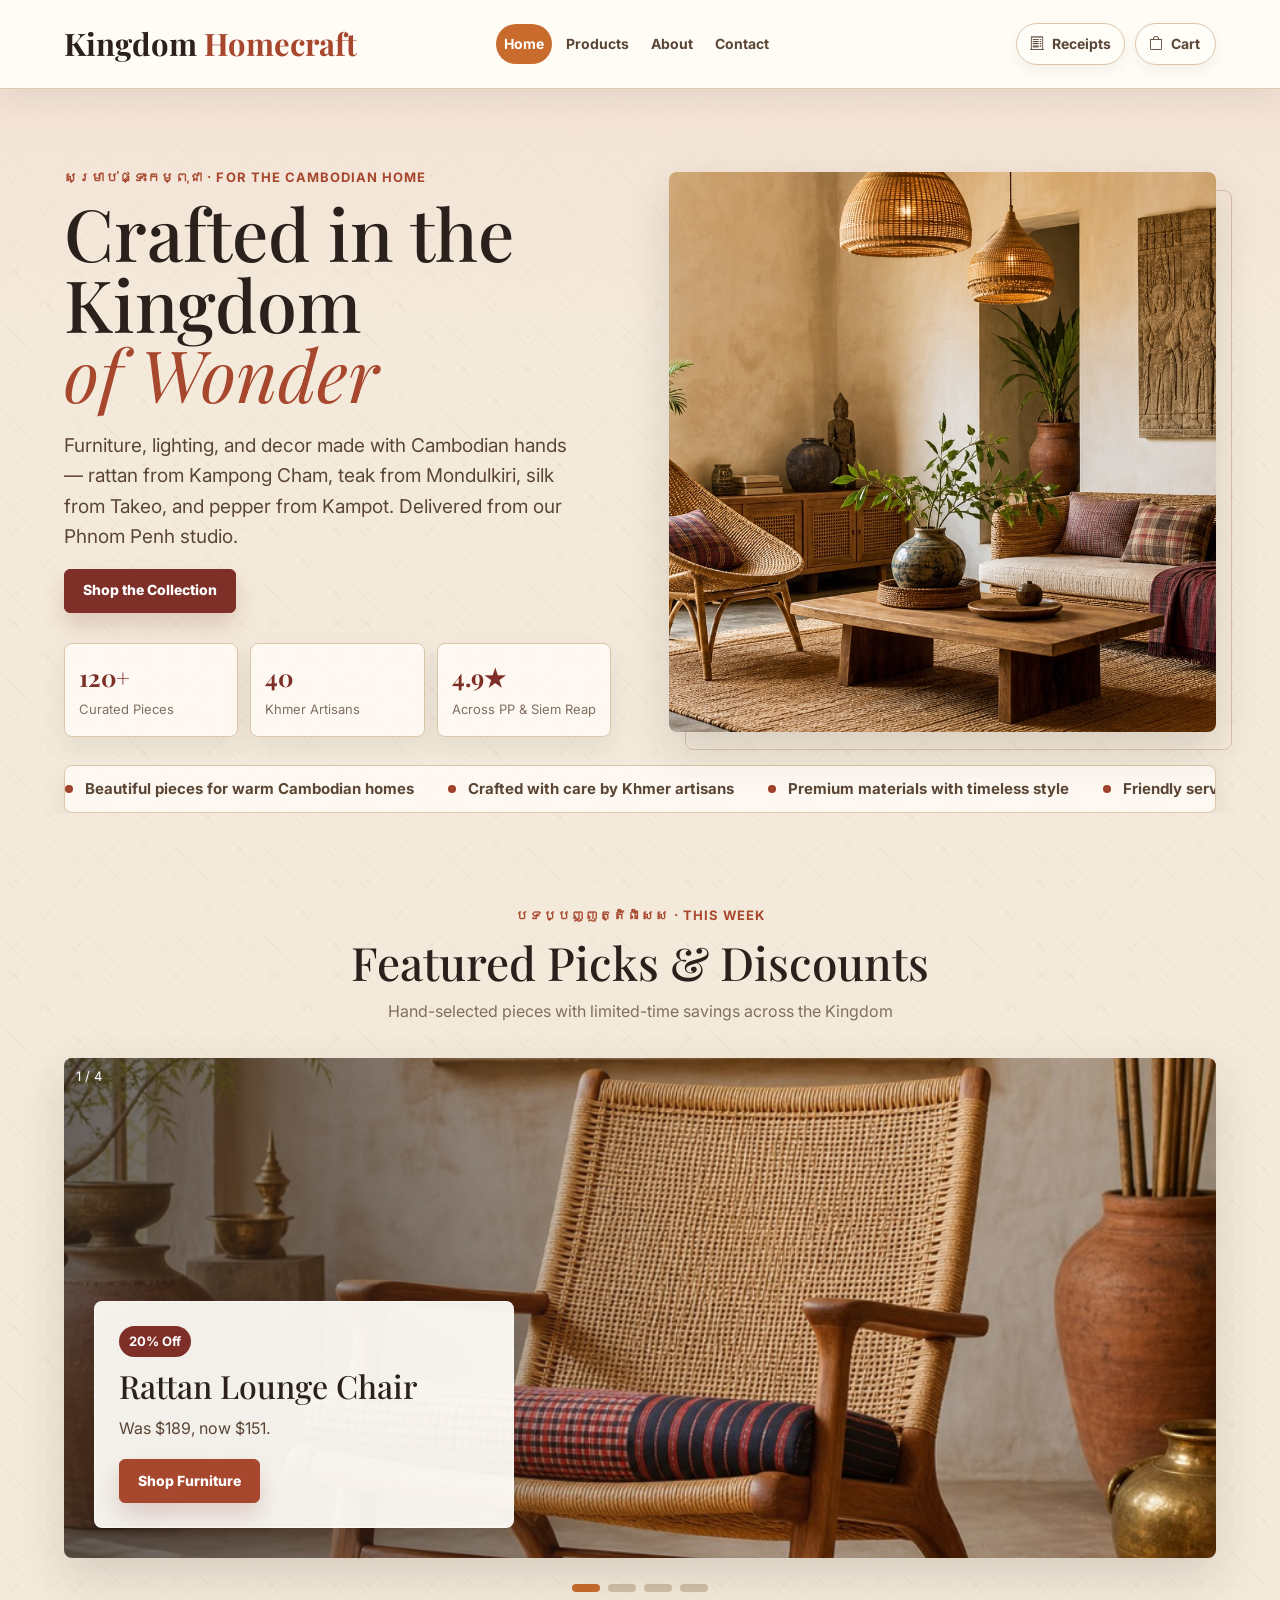
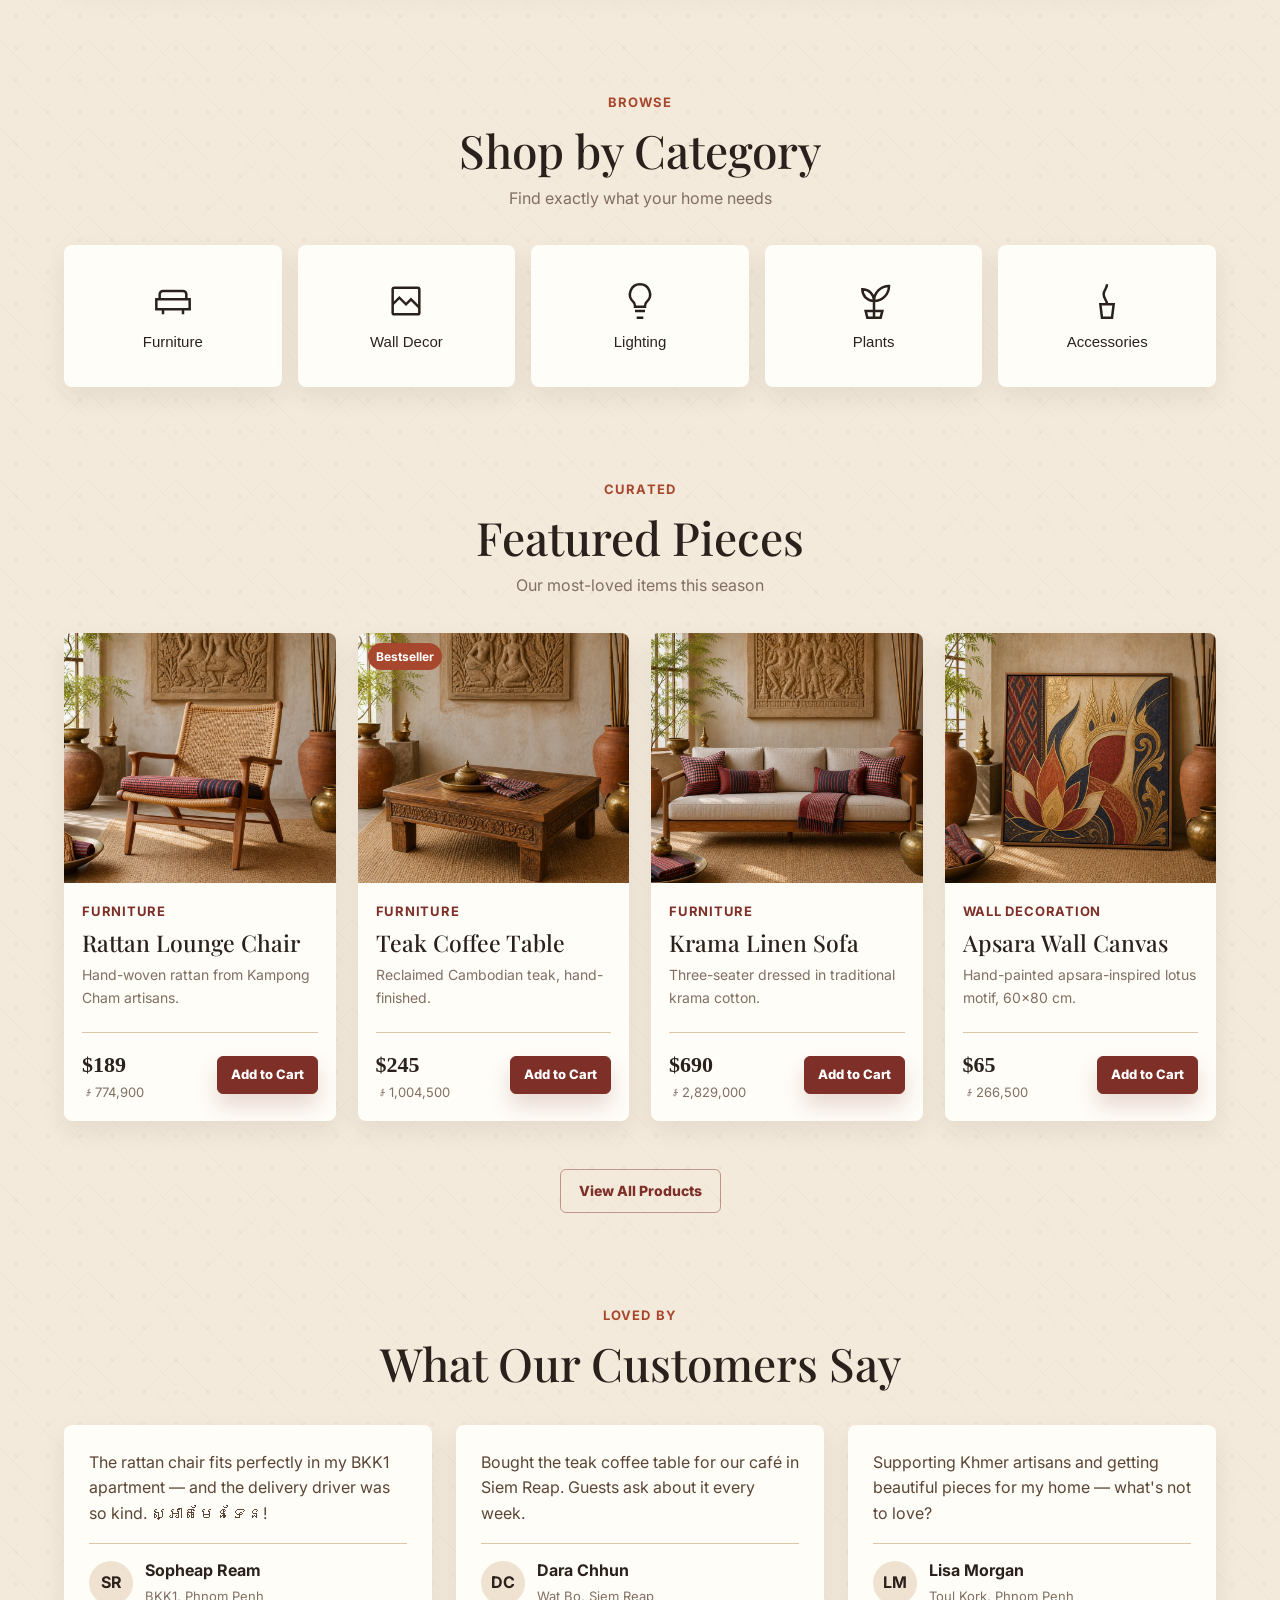
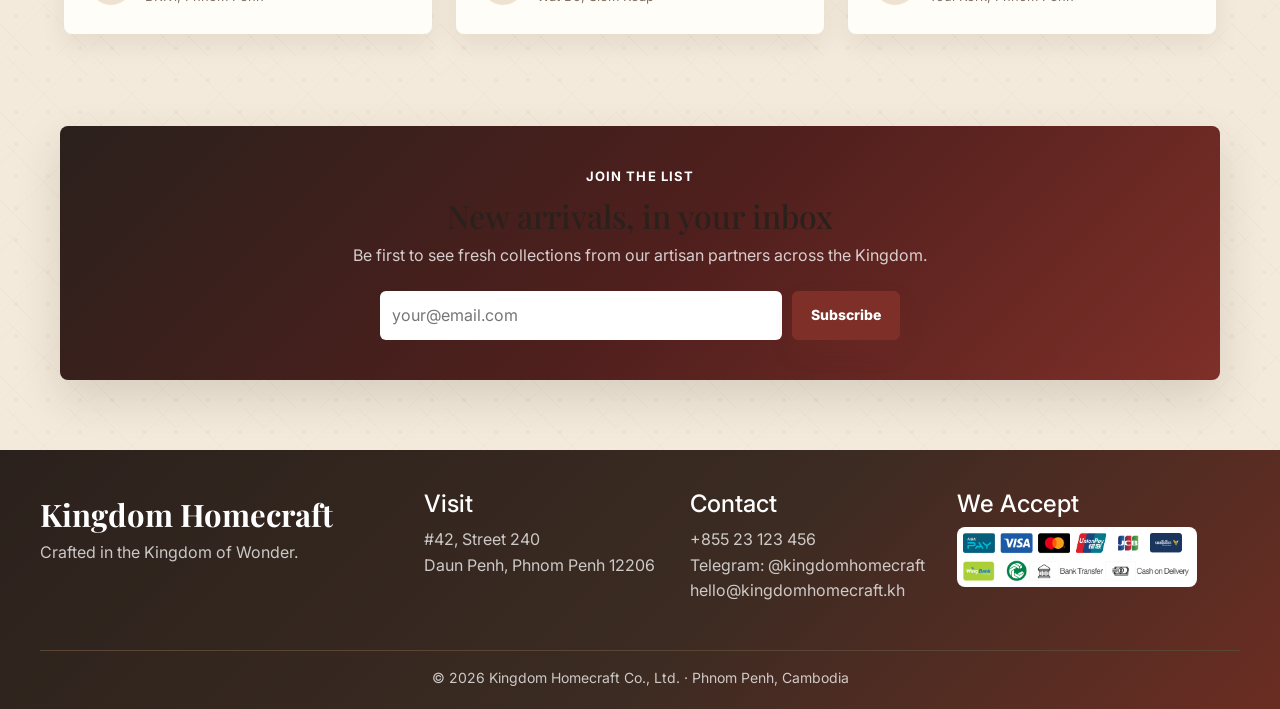
==== index.html @ 212504dd "first commit" ====
<!DOCTYPE html>
<html lang="en">
<head>
  <meta charset="UTF-8" />
  <meta name="viewport" content="width=device-width, initial-scale=1" />
  <title>Kingdom Homecraft — Cambodian Home Decor, Phnom Penh</title>
  <meta name="description" content="Hand-crafted Cambodian furniture and home decor. Rattan, teak, krama silk, and Kampot pepper candles — delivered across Phnom Penh and the Kingdom." />
  <link rel="preconnect" href="https://fonts.googleapis.com">
  <link rel="preconnect" href="https://fonts.gstatic.com" crossorigin>
  <link href="https://fonts.googleapis.com/css2?family=Playfair+Display:ital,wght@0,400;0,600;0,700;1,400&family=Inter:wght@400;500;600;700&family=Noto+Serif+Khmer:wght@400;600&display=swap" rel="stylesheet">
  <link href="https://cdn.jsdelivr.net/npm/bootstrap@5.3.3/dist/css/bootstrap.min.css" rel="stylesheet">
  <link href="https://cdn.jsdelivr.net/npm/bootstrap-icons@1.11.3/font/bootstrap-icons.css" rel="stylesheet">
  <link rel="stylesheet" href="style.css" />
</head>
<body>

  <!-- ===== Navbar ===== -->
  <header class="site-header sticky-top">
    <nav class="navbar navbar-expand-lg" aria-label="Primary navigation">
      <div class="container-xl nav-inner">
        <a href="index.html" class="navbar-brand logo">Kingdom<span> Homecraft</span></a>
        <button class="navbar-toggler" type="button" data-bs-toggle="collapse" data-bs-target="#mainNavbar" aria-controls="mainNavbar" aria-expanded="false" aria-label="Toggle navigation">
          <span class="navbar-toggler-icon"></span>
        </button>
        <div class="collapse navbar-collapse" id="mainNavbar">
          <ul class="navbar-nav mx-lg-auto nav-links">
            <li class="nav-item"><a href="index.html" class="nav-link active" aria-current="page">Home</a></li>
            <li class="nav-item"><a href="products.html" class="nav-link">Products</a></li>
            <li class="nav-item"><a href="about.html" class="nav-link">About</a></li>
            <li class="nav-item"><a href="contact.html" class="nav-link">Contact</a></li>
          </ul>
          <div class="nav-actions ms-lg-auto">
            <a href="receipts.html" class="receipt-link"><i class="bi bi-receipt-cutoff" aria-hidden="true"></i><span>Receipts</span></a>
            <a href="cart.html" class="cart-icon" aria-label="Cart">
              <i class="bi bi-bag" aria-hidden="true"></i><span>Cart</span><span class="cart-badge">0</span>
            </a>
          </div>
        </div>
      </div>
    </nav>
  </header>

  <!-- ===== Hero ===== -->
  <section class="hero">
    <div class="hero-text reveal">
      <span class="eyebrow">សម្រាប់ផ្ទះកម្ពុជា · For the Cambodian Home</span>
      <h1>Crafted in the Kingdom <em>of Wonder</em></h1>
      <p>Furniture, lighting, and decor made with Cambodian hands — rattan from Kampong Cham, teak from Mondulkiri, silk from Takeo, and pepper from Kampot. Delivered from our Phnom Penh studio.</p>
      <a href="products.html" class="btn">Shop the Collection</a>
      <div class="hero-meta">
        <div><strong>120+</strong><span>Curated Pieces</span></div>
        <div><strong>40</strong><span>Khmer Artisans</span></div>
        <div><strong>4.9★</strong><span>Across PP & Siem Reap</span></div>
      </div>
    </div>
    <div class="hero-img reveal">
      <img src="site-photos/home-hero-khmer.jpg" alt="Khmer-inspired living room with rattan furniture, teak, krama textiles, and handcrafted decor" />
    </div>
  </section>

  <!-- ===== Marquee ===== -->
  <section class="marquee-strip" aria-label="Shop highlights">
    <div class="marquee-track">
      <div class="marquee-run">
        <div class="marquee-content">
          <span>Beautiful pieces for warm Cambodian homes</span>
          <span>Crafted with care by Khmer artisans</span>
          <span>Premium materials with timeless style</span>
          <span>Friendly service from showroom to delivery</span>
        </div>
        <div class="marquee-content" aria-hidden="true">
          <span>Beautiful pieces for warm Cambodian homes</span>
          <span>Crafted with care by Khmer artisans</span>
          <span>Premium materials with timeless style</span>
          <span>Friendly service from showroom to delivery</span>
        </div>
      </div>
    </div>
  </section>

  <!-- ===== Slideshow: Featured products & discounts ===== -->
  <section class="section slideshow-section">
    <div class="section-header reveal">
      <span class="eyebrow">បទប្បញ្ញត្តិពិសេស · This Week</span>
      <h2>Featured Picks & Discounts</h2>
      <p>Hand-selected pieces with limited-time savings across the Kingdom</p>
    </div>

    <div class="slideshow-container reveal">
      <div class="mySlides fade">
        <div class="numbertext">1 / 4</div>
        <img src="product-photos/01-rattan-lounge-chair.jpg" alt="Rattan Lounge Chair">
        <div class="text">
          <span class="slide-tag">20% Off</span>
          <h3>Rattan Lounge Chair</h3>
          <p>Was $189, now $151.</p>
          <a href="products.html?cat=Furniture" class="btn">Shop Furniture</a>
        </div>
      </div>

      <div class="mySlides fade">
        <div class="numbertext">2 / 4</div>
        <img src="product-photos/07-rattan-pendant-lamp.jpg" alt="Rattan Pendant Lamp">
        <div class="text">
          <span class="slide-tag">Lighting Deal</span>
          <h3>Rattan Pendant Lamp</h3>
          <p>Warm woven lighting from $79.</p>
          <a href="products.html?cat=Lighting" class="btn">Shop Lighting</a>
        </div>
      </div>

      <div class="mySlides fade">
        <div class="numbertext">3 / 4</div>
        <img src="product-photos/15-kampot-pepper-candle.jpg" alt="Kampot Pepper Candle">
        <div class="text">
          <span class="slide-tag">Bundle Deal</span>
          <h3>Kampot Pepper Candle</h3>
          <p>3 candles for $45.</p>
          <a href="products.html?cat=Home Accessories" class="btn">Shop Accessories</a>
        </div>
      </div>

      <div class="mySlides fade">
        <div class="numbertext">4 / 4</div>
        <img src="product-photos/03-krama-linen-sofa.jpg" alt="Krama Linen Sofa">
        <div class="text">
          <span class="slide-tag">10% Off</span>
          <h3>Krama Linen Sofa</h3>
          <p>Traditional krama style for your living room.</p>
          <a href="products.html" class="btn">Shop All</a>
        </div>
      </div>

    </div>

    <div class="dots">
      <span class="dot" onclick="currentSlide(1)"></span>
      <span class="dot" onclick="currentSlide(2)"></span>
      <span class="dot" onclick="currentSlide(3)"></span>
      <span class="dot" onclick="currentSlide(4)"></span>
    </div>
  </section>

  <!-- ===== Categories ===== -->
  <section class="section">
    <div class="section-header reveal">
      <span class="section-num">01</span>
      <span class="eyebrow">Browse</span>
      <h2>Shop by Category</h2>
      <p>Find exactly what your home needs</p>
    </div>
    <div class="categories">
      <a href="products.html?cat=Furniture" class="cat-card reveal">
        <svg class="ico" viewBox="0 0 24 24"><path d="M4 11V8a2 2 0 0 1 2-2h12a2 2 0 0 1 2 2v3M2 11h20v6H2zM6 17v3M18 17v3"/></svg>
        <h3>Furniture</h3>
      </a>
      <a href="products.html?cat=Wall Decoration" class="cat-card reveal">
        <svg class="ico" viewBox="0 0 24 24"><rect x="4" y="4" width="16" height="16" rx="1"/><path d="M4 14l4-4 4 4 3-3 5 5"/></svg>
        <h3>Wall Decor</h3>
      </a>
      <a href="products.html?cat=Lighting" class="cat-card reveal">
        <svg class="ico" viewBox="0 0 24 24"><path d="M9 18h6M10 22h4M12 2a6 6 0 0 1 4 10.5c-.7.7-1 1.6-1 2.5v.5H9V15c0-.9-.3-1.8-1-2.5A6 6 0 0 1 12 2z"/></svg>
        <h3>Lighting</h3>
      </a>
      <a href="products.html?cat=Plants" class="cat-card reveal">
        <svg class="ico" viewBox="0 0 24 24"><path d="M12 22V12M12 12c0-5 4-9 9-9-0 5-4 9-9 9zM12 12c0-4-3-7-7-7 0 4 3 7 7 7zM7 18h10l-1 4H8z"/></svg>
        <h3>Plants</h3>
      </a>
      <a href="products.html?cat=Home Accessories" class="cat-card reveal">
        <svg class="ico" viewBox="0 0 24 24"><path d="M12 2c0 3-2 3-2 6s2 3 2 6M8 14h8l-1 8H9z"/></svg>
        <h3>Accessories</h3>
      </a>
    </div>
  </section>

  <!-- ===== Featured products ===== -->
  <section class="section">
    <div class="section-header reveal">
      <span class="section-num">02</span>
      <span class="eyebrow">Curated</span>
      <h2>Featured Pieces</h2>
      <p>Our most-loved items this season</p>
    </div>
    <div class="product-grid">
      <article class="product-card reveal" data-id="1" data-name="Rattan Lounge Chair" data-category="Furniture" data-price="189" data-img="product-photos/01-rattan-lounge-chair.jpg">
        <div class="product-img">
          <img src="product-photos/01-rattan-lounge-chair.jpg" alt="Rattan Lounge Chair" loading="lazy">
        </div>
        <div class="product-info">
          <span class="product-cat">Furniture</span>
          <h3 class="product-name">Rattan Lounge Chair</h3>
          <p class="product-desc">Hand-woven rattan from Kampong Cham artisans.</p>
          <div class="product-bottom">
            <div class="price-stack">
              <span class="product-price">$189</span>
              <span class="product-price-khr">៛774,900</span>
            </div>
            <button class="btn btn-sm add-cart">Add to Cart</button>
          </div>
        </div>
      </article>

      <article class="product-card reveal" data-id="2" data-name="Teak Coffee Table" data-category="Furniture" data-price="245" data-img="product-photos/02-teak-coffee-table.jpg">
        <div class="product-img">
          <img src="product-photos/02-teak-coffee-table.jpg" alt="Teak Coffee Table" loading="lazy">
          <span class="product-badge badge-bestseller">Bestseller</span>
        </div>
        <div class="product-info">
          <span class="product-cat">Furniture</span>
          <h3 class="product-name">Teak Coffee Table</h3>
          <p class="product-desc">Reclaimed Cambodian teak, hand-finished.</p>
          <div class="product-bottom">
            <div class="price-stack">
              <span class="product-price">$245</span>
              <span class="product-price-khr">៛1,004,500</span>
            </div>
            <button class="btn btn-sm add-cart">Add to Cart</button>
          </div>
        </div>
      </article>

      <article class="product-card reveal" data-id="3" data-name="Krama Linen Sofa" data-category="Furniture" data-price="690" data-img="product-photos/03-krama-linen-sofa.jpg">
        <div class="product-img">
          <img src="product-photos/03-krama-linen-sofa.jpg" alt="Krama Linen Sofa" loading="lazy">
        </div>
        <div class="product-info">
          <span class="product-cat">Furniture</span>
          <h3 class="product-name">Krama Linen Sofa</h3>
          <p class="product-desc">Three-seater dressed in traditional krama cotton.</p>
          <div class="product-bottom">
            <div class="price-stack">
              <span class="product-price">$690</span>
              <span class="product-price-khr">៛2,829,000</span>
            </div>
            <button class="btn btn-sm add-cart">Add to Cart</button>
          </div>
        </div>
      </article>

      <article class="product-card reveal" data-id="4" data-name="Apsara Wall Canvas" data-category="Wall Decoration" data-price="65" data-img="product-photos/04-apsara-wall-canvas.jpg">
        <div class="product-img">
          <img src="product-photos/04-apsara-wall-canvas.jpg" alt="Apsara Wall Canvas" loading="lazy">
        </div>
        <div class="product-info">
          <span class="product-cat">Wall Decoration</span>
          <h3 class="product-name">Apsara Wall Canvas</h3>
          <p class="product-desc">Hand-painted apsara-inspired lotus motif, 60x80 cm.</p>
          <div class="product-bottom">
            <div class="price-stack">
              <span class="product-price">$65</span>
              <span class="product-price-khr">៛266,500</span>
            </div>
            <button class="btn btn-sm add-cart">Add to Cart</button>
          </div>
        </div>
      </article>
    </div>
    <div style="text-align:center;margin-top:3rem;">
      <a href="products.html" class="btn btn-outline">View All Products</a>
    </div>
  </section>

  <!-- ===== Testimonials ===== -->
  <section class="section">
    <div class="section-header reveal">
      <span class="section-num">03</span>
      <span class="eyebrow">Loved By</span>
      <h2>What Our Customers Say</h2>
    </div>
    <div class="testimonials">
      <div class="testimonial reveal">
        <p>The rattan chair fits perfectly in my BKK1 apartment — and the delivery driver was so kind. ស្អាតមែនទែន!</p>
        <div class="testimonial-author">
          <div class="testimonial-avatar">SR</div>
          <div><strong>Sopheap Ream</strong><span>BKK1, Phnom Penh</span></div>
        </div>
      </div>
      <div class="testimonial reveal">
        <p>Bought the teak coffee table for our café in Siem Reap. Guests ask about it every week.</p>
        <div class="testimonial-author">
          <div class="testimonial-avatar">DC</div>
          <div><strong>Dara Chhun</strong><span>Wat Bo, Siem Reap</span></div>
        </div>
      </div>
      <div class="testimonial reveal">
        <p>Supporting Khmer artisans and getting beautiful pieces for my home — what's not to love?</p>
        <div class="testimonial-author">
          <div class="testimonial-avatar">LM</div>
          <div><strong>Lisa Morgan</strong><span>Toul Kork, Phnom Penh</span></div>
        </div>
      </div>
    </div>
  </section>

  <!-- ===== Newsletter ===== -->
  <section class="newsletter reveal">
    <span class="eyebrow" style="color:var(--accent);">Join the List</span>
    <h2>New arrivals, in your inbox</h2>
    <p>Be first to see fresh collections from our artisan partners across the Kingdom.</p>
    <form id="newsletter-form">
      <input type="email" placeholder="your@email.com" required />
      <button type="submit">Subscribe</button>
    </form>
  </section>

  <!-- ===== Footer ===== -->
  <footer class="footer">
    <div class="footer-inner">
      <div>
        <div class="logo">Kingdom<span> Homecraft</span></div>
        <p class="foot-tag">Crafted in the Kingdom of Wonder.</p>
      </div>
      <div class="foot-col">
        <h4>Visit</h4>
        <p>#42, Street 240<br/>Daun Penh, Phnom Penh 12206</p>
      </div>
      <div class="foot-col">
        <h4>Contact</h4>
        <p>+855 23 123 456<br/>Telegram: @kingdomhomecraft<br/>hello@kingdomhomecraft.kh</p>
      </div>
      <div class="foot-col foot-payments">
        <h4>We Accept</h4>
        <img src="site-photos/We-accept-payment–for-web-footer-2.png" alt="Accepted payment methods">
      </div>
    </div>
    <div class="footer-bottom">© 2026 Kingdom Homecraft Co., Ltd. · Phnom Penh, Cambodia</div>
  </footer>

  <script src="https://cdn.jsdelivr.net/npm/bootstrap@5.3.3/dist/js/bootstrap.bundle.min.js"></script>
  <script src="script.js"></script>
</body>
</html>
---- style.css ----
/* Kingdom Homecraft stylesheet entry point */

@import url("css/base.css");
@import url("css/foundation.css");
@import url("css/foundation-responsive.css");
@import url("css/theme.css");
@import url("css/navigation.css");
@import url("css/components.css");
@import url("css/page-sections.css");
@import url("css/checkout-receipts.css");
@import url("css/overlays-footer.css");
@import url("css/responsive.css");
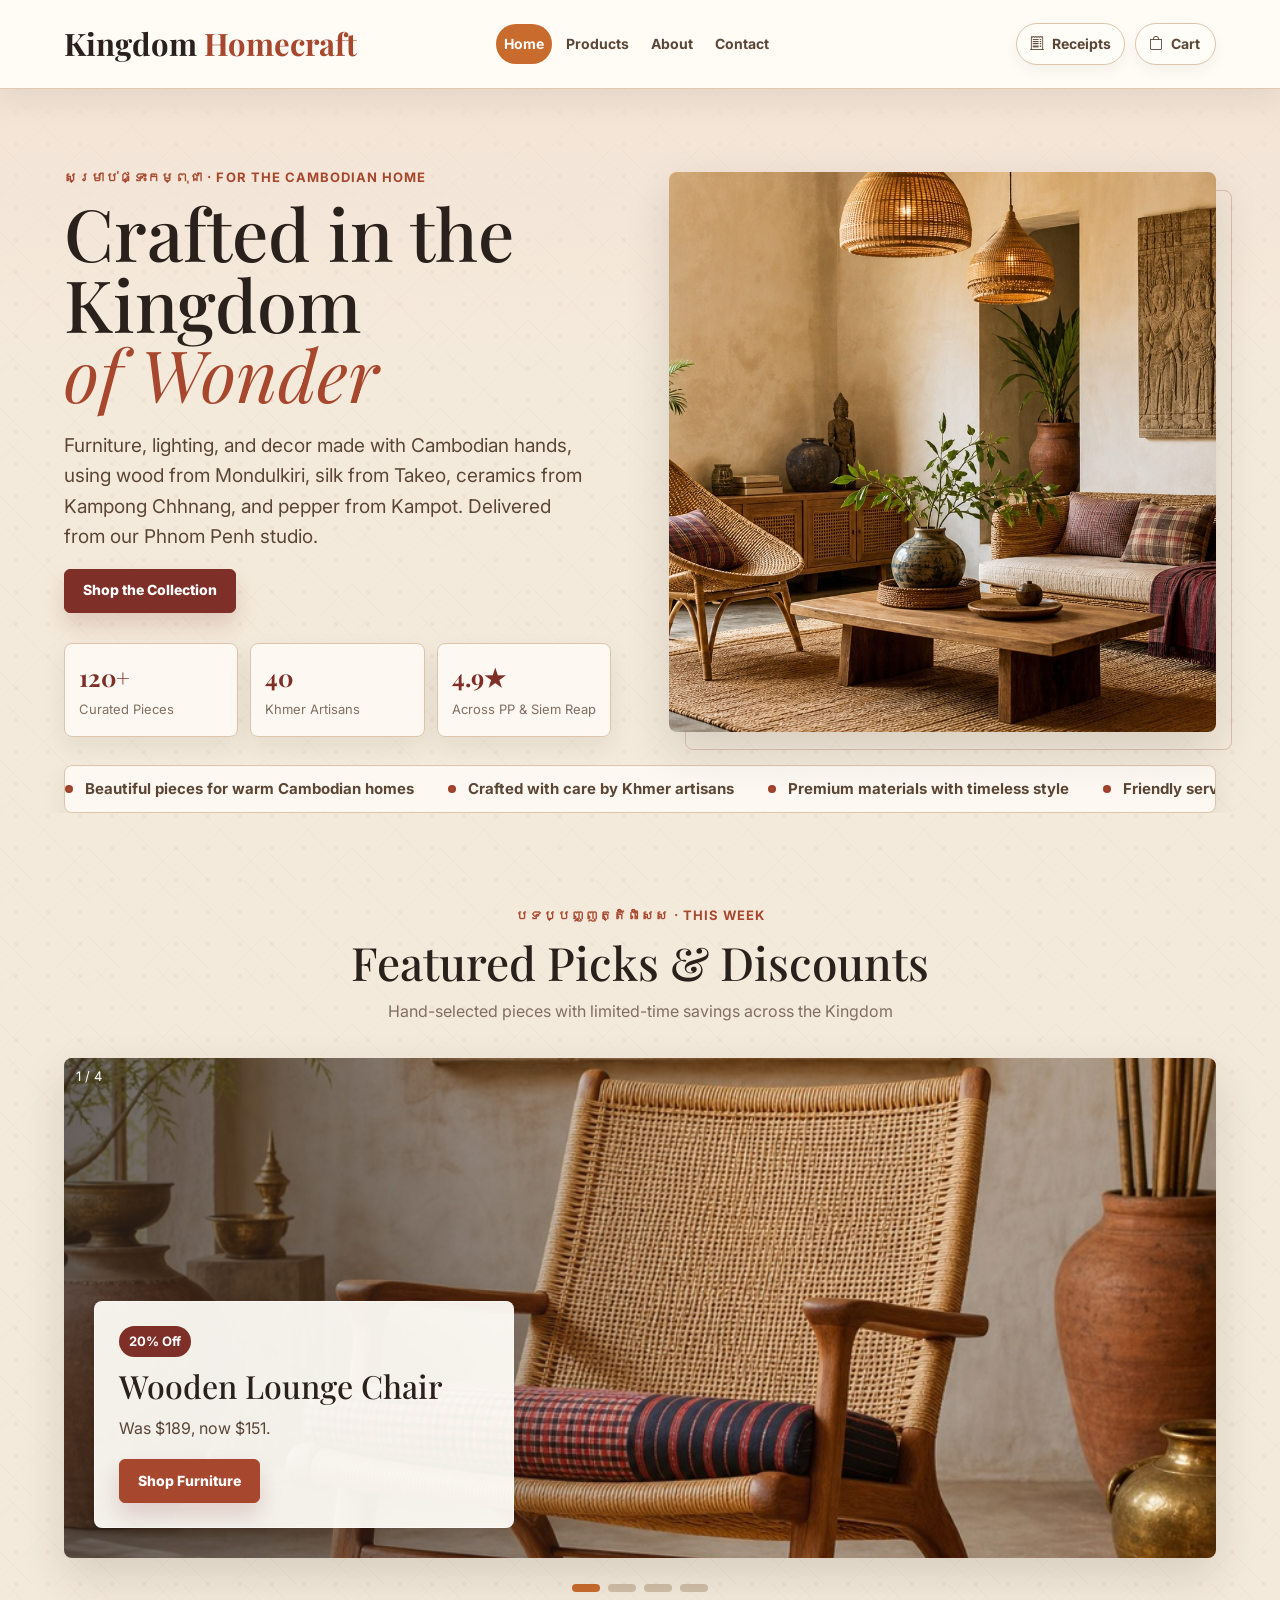
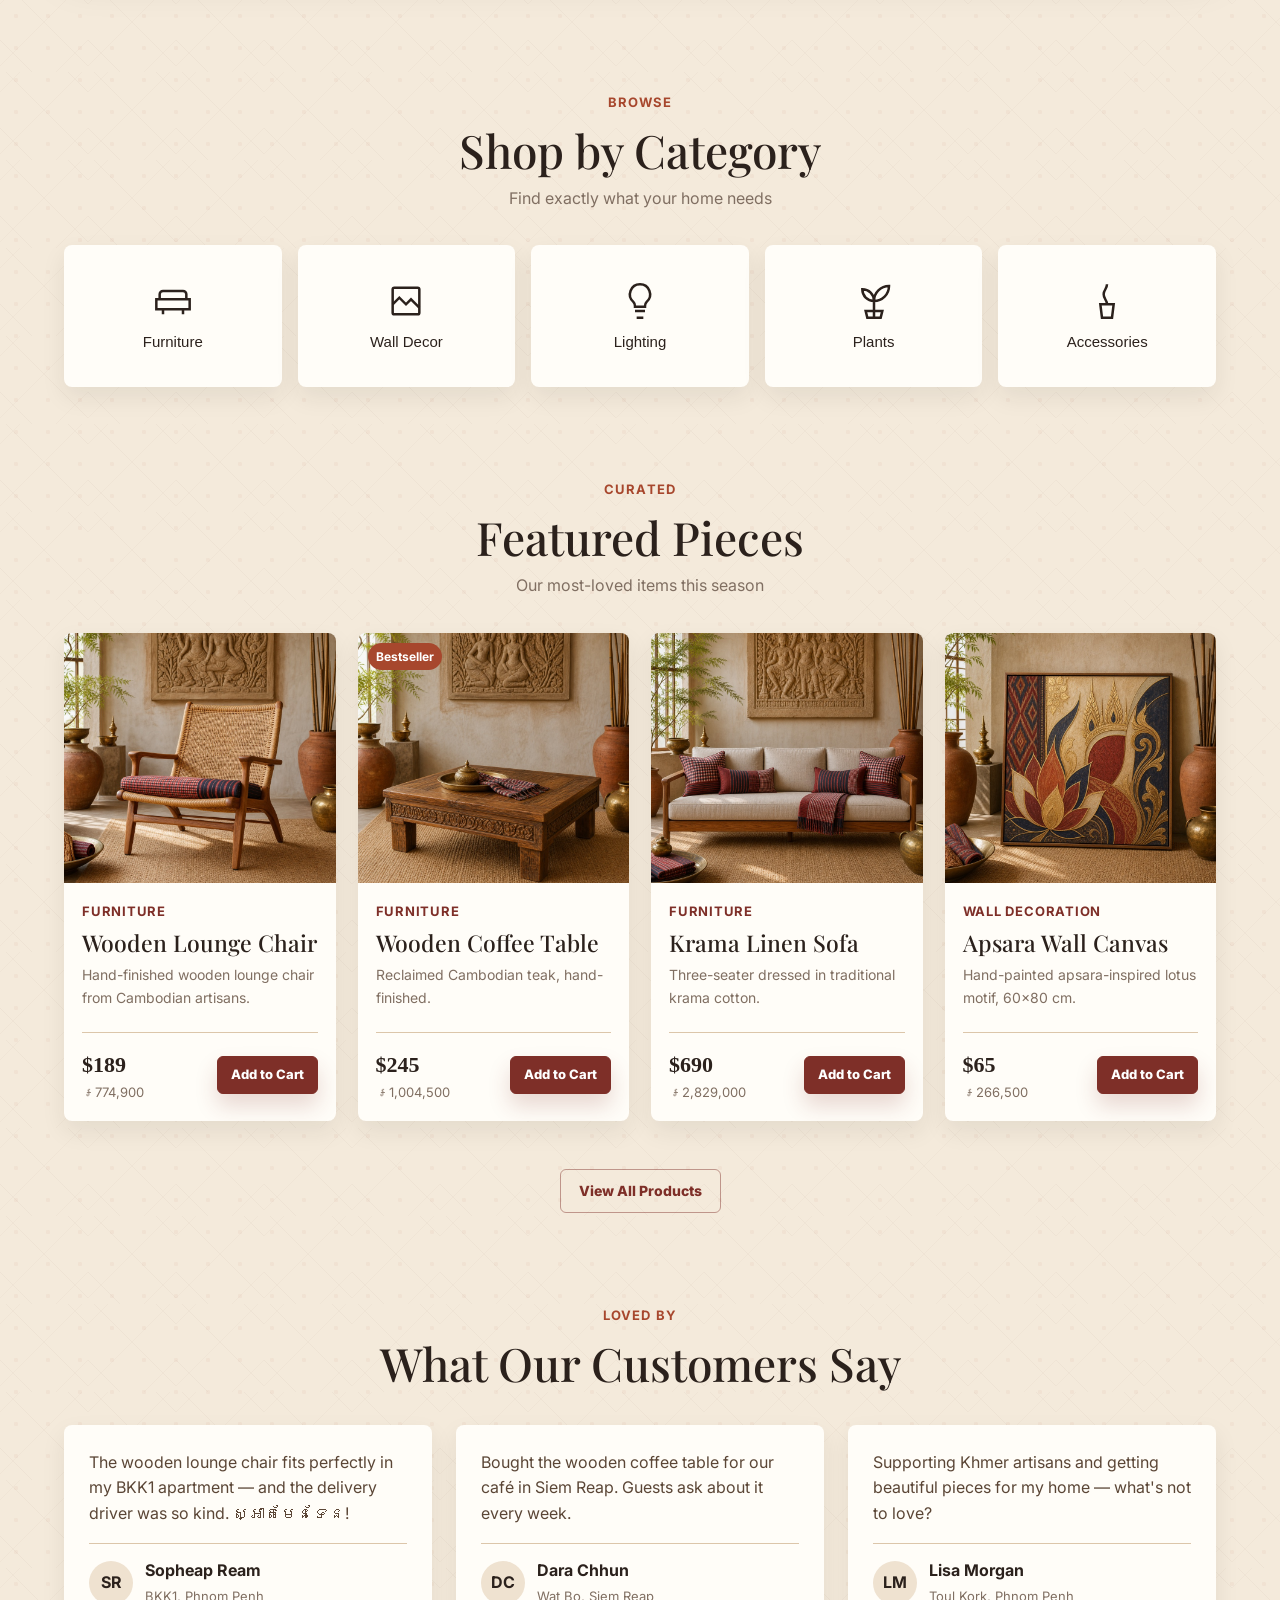
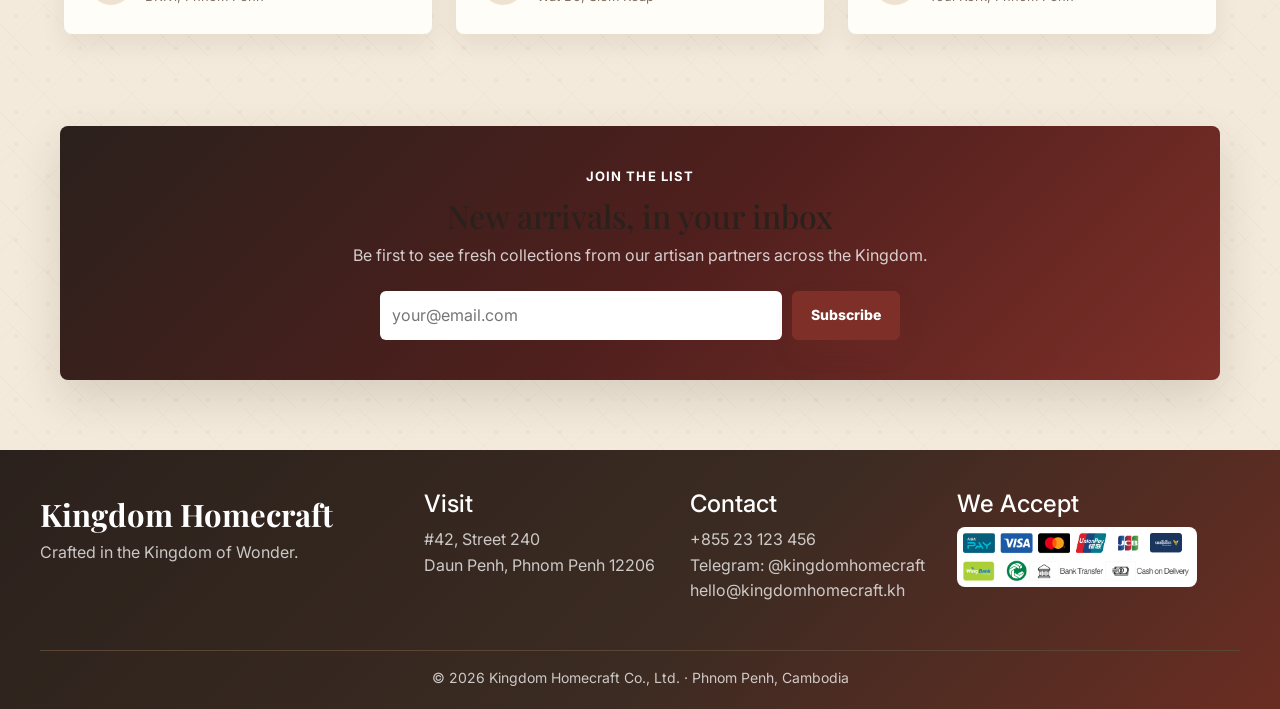
==== commit 3dc280cc: "Split script.js into js/ feature files and remove old outputs" ====
--- a/index.html
+++ b/index.html
@@ -4,7 +4,8 @@
   <meta charset="UTF-8" />
   <meta name="viewport" content="width=device-width, initial-scale=1" />
   <title>Kingdom Homecraft — Cambodian Home Decor, Phnom Penh</title>
-  <meta name="description" content="Hand-crafted Cambodian furniture and home decor. Rattan, teak, krama silk, and Kampot pepper candles — delivered across Phnom Penh and the Kingdom." />
+  <meta name="description" content="Hand-crafted Cambodian wooden furniture and home decor, including krama silk, ceramics, and Kampot pepper candles — delivered across Phnom Penh and the Kingdom." />
+  <link rel="icon" href="site-photos/favicon.svg" type="image/svg+xml">
   <link rel="preconnect" href="https://fonts.googleapis.com">
   <link rel="preconnect" href="https://fonts.gstatic.com" crossorigin>
   <link href="https://fonts.googleapis.com/css2?family=Playfair+Display:ital,wght@0,400;0,600;0,700;1,400&family=Inter:wght@400;500;600;700&family=Noto+Serif+Khmer:wght@400;600&display=swap" rel="stylesheet">
@@ -45,7 +46,7 @@
     <div class="hero-text reveal">
       <span class="eyebrow">សម្រាប់ផ្ទះកម្ពុជា · For the Cambodian Home</span>
       <h1>Crafted in the Kingdom <em>of Wonder</em></h1>
-      <p>Furniture, lighting, and decor made with Cambodian hands — rattan from Kampong Cham, teak from Mondulkiri, silk from Takeo, and pepper from Kampot. Delivered from our Phnom Penh studio.</p>
+      <p>Furniture, lighting, and decor made with Cambodian hands, using wood from Mondulkiri, silk from Takeo, ceramics from Kampong Chhnang, and pepper from Kampot. Delivered from our Phnom Penh studio.</p>
       <a href="products.html" class="btn">Shop the Collection</a>
       <div class="hero-meta">
         <div><strong>120+</strong><span>Curated Pieces</span></div>
@@ -54,7 +55,7 @@
       </div>
     </div>
     <div class="hero-img reveal">
-      <img src="site-photos/home-hero-khmer.jpg" alt="Khmer-inspired living room with rattan furniture, teak, krama textiles, and handcrafted decor" />
+      <img src="site-photos/home-hero-khmer.jpg" alt="Khmer-inspired living room with wooden furniture, krama textiles, and handcrafted decor" />
     </div>
   </section>
 
@@ -89,10 +90,10 @@
     <div class="slideshow-container reveal">
       <div class="mySlides fade">
         <div class="numbertext">1 / 4</div>
-        <img src="product-photos/01-rattan-lounge-chair.jpg" alt="Rattan Lounge Chair">
+        <img src="product-photos/01-rattan-lounge-chair.jpg" alt="Wooden Lounge Chair">
         <div class="text">
           <span class="slide-tag">20% Off</span>
-          <h3>Rattan Lounge Chair</h3>
+          <h3>Wooden Lounge Chair</h3>
           <p>Was $189, now $151.</p>
           <a href="products.html?cat=Furniture" class="btn">Shop Furniture</a>
         </div>
@@ -182,14 +183,14 @@
       <p>Our most-loved items this season</p>
     </div>
     <div class="product-grid">
-      <article class="product-card reveal" data-id="1" data-name="Rattan Lounge Chair" data-category="Furniture" data-price="189" data-img="product-photos/01-rattan-lounge-chair.jpg">
+      <article class="product-card reveal" data-id="1" data-name="Wooden Lounge Chair" data-category="Furniture" data-price="189" data-img="product-photos/01-rattan-lounge-chair.jpg">
         <div class="product-img">
-          <img src="product-photos/01-rattan-lounge-chair.jpg" alt="Rattan Lounge Chair" loading="lazy">
+          <img src="product-photos/01-rattan-lounge-chair.jpg" alt="Wooden Lounge Chair" loading="lazy">
         </div>
         <div class="product-info">
           <span class="product-cat">Furniture</span>
-          <h3 class="product-name">Rattan Lounge Chair</h3>
-          <p class="product-desc">Hand-woven rattan from Kampong Cham artisans.</p>
+          <h3 class="product-name">Wooden Lounge Chair</h3>
+          <p class="product-desc">Hand-finished wooden lounge chair from Cambodian artisans.</p>
           <div class="product-bottom">
             <div class="price-stack">
               <span class="product-price">$189</span>
@@ -200,14 +201,14 @@
         </div>
       </article>
 
-      <article class="product-card reveal" data-id="2" data-name="Teak Coffee Table" data-category="Furniture" data-price="245" data-img="product-photos/02-teak-coffee-table.jpg">
+      <article class="product-card reveal" data-id="2" data-name="Wooden Coffee Table" data-category="Furniture" data-price="245" data-img="product-photos/02-teak-coffee-table.jpg">
         <div class="product-img">
-          <img src="product-photos/02-teak-coffee-table.jpg" alt="Teak Coffee Table" loading="lazy">
+          <img src="product-photos/02-teak-coffee-table.jpg" alt="Wooden Coffee Table" loading="lazy">
           <span class="product-badge badge-bestseller">Bestseller</span>
         </div>
         <div class="product-info">
           <span class="product-cat">Furniture</span>
-          <h3 class="product-name">Teak Coffee Table</h3>
+          <h3 class="product-name">Wooden Coffee Table</h3>
           <p class="product-desc">Reclaimed Cambodian teak, hand-finished.</p>
           <div class="product-bottom">
             <div class="price-stack">
@@ -269,14 +270,14 @@
     </div>
     <div class="testimonials">
       <div class="testimonial reveal">
-        <p>The rattan chair fits perfectly in my BKK1 apartment — and the delivery driver was so kind. ស្អាតមែនទែន!</p>
+        <p>The wooden lounge chair fits perfectly in my BKK1 apartment — and the delivery driver was so kind. ស្អាតមែនទែន!</p>
         <div class="testimonial-author">
           <div class="testimonial-avatar">SR</div>
           <div><strong>Sopheap Ream</strong><span>BKK1, Phnom Penh</span></div>
         </div>
       </div>
       <div class="testimonial reveal">
-        <p>Bought the teak coffee table for our café in Siem Reap. Guests ask about it every week.</p>
+        <p>Bought the wooden coffee table for our café in Siem Reap. Guests ask about it every week.</p>
         <div class="testimonial-author">
           <div class="testimonial-avatar">DC</div>
           <div><strong>Dara Chhun</strong><span>Wat Bo, Siem Reap</span></div>
@@ -327,6 +328,13 @@
   </footer>
 
   <script src="https://cdn.jsdelivr.net/npm/bootstrap@5.3.3/dist/js/bootstrap.bundle.min.js"></script>
+  <script src="js/data-store.js"></script>
+  <script src="js/cart-badge.js"></script>
+  <script src="js/product-interactions.js"></script>
+  <script src="js/cart-page.js"></script>
+  <script src="js/receipts.js"></script>
+  <script src="js/forms.js"></script>
+  <script src="js/home-ui.js"></script>
   <script src="script.js"></script>
 </body>
 </html>
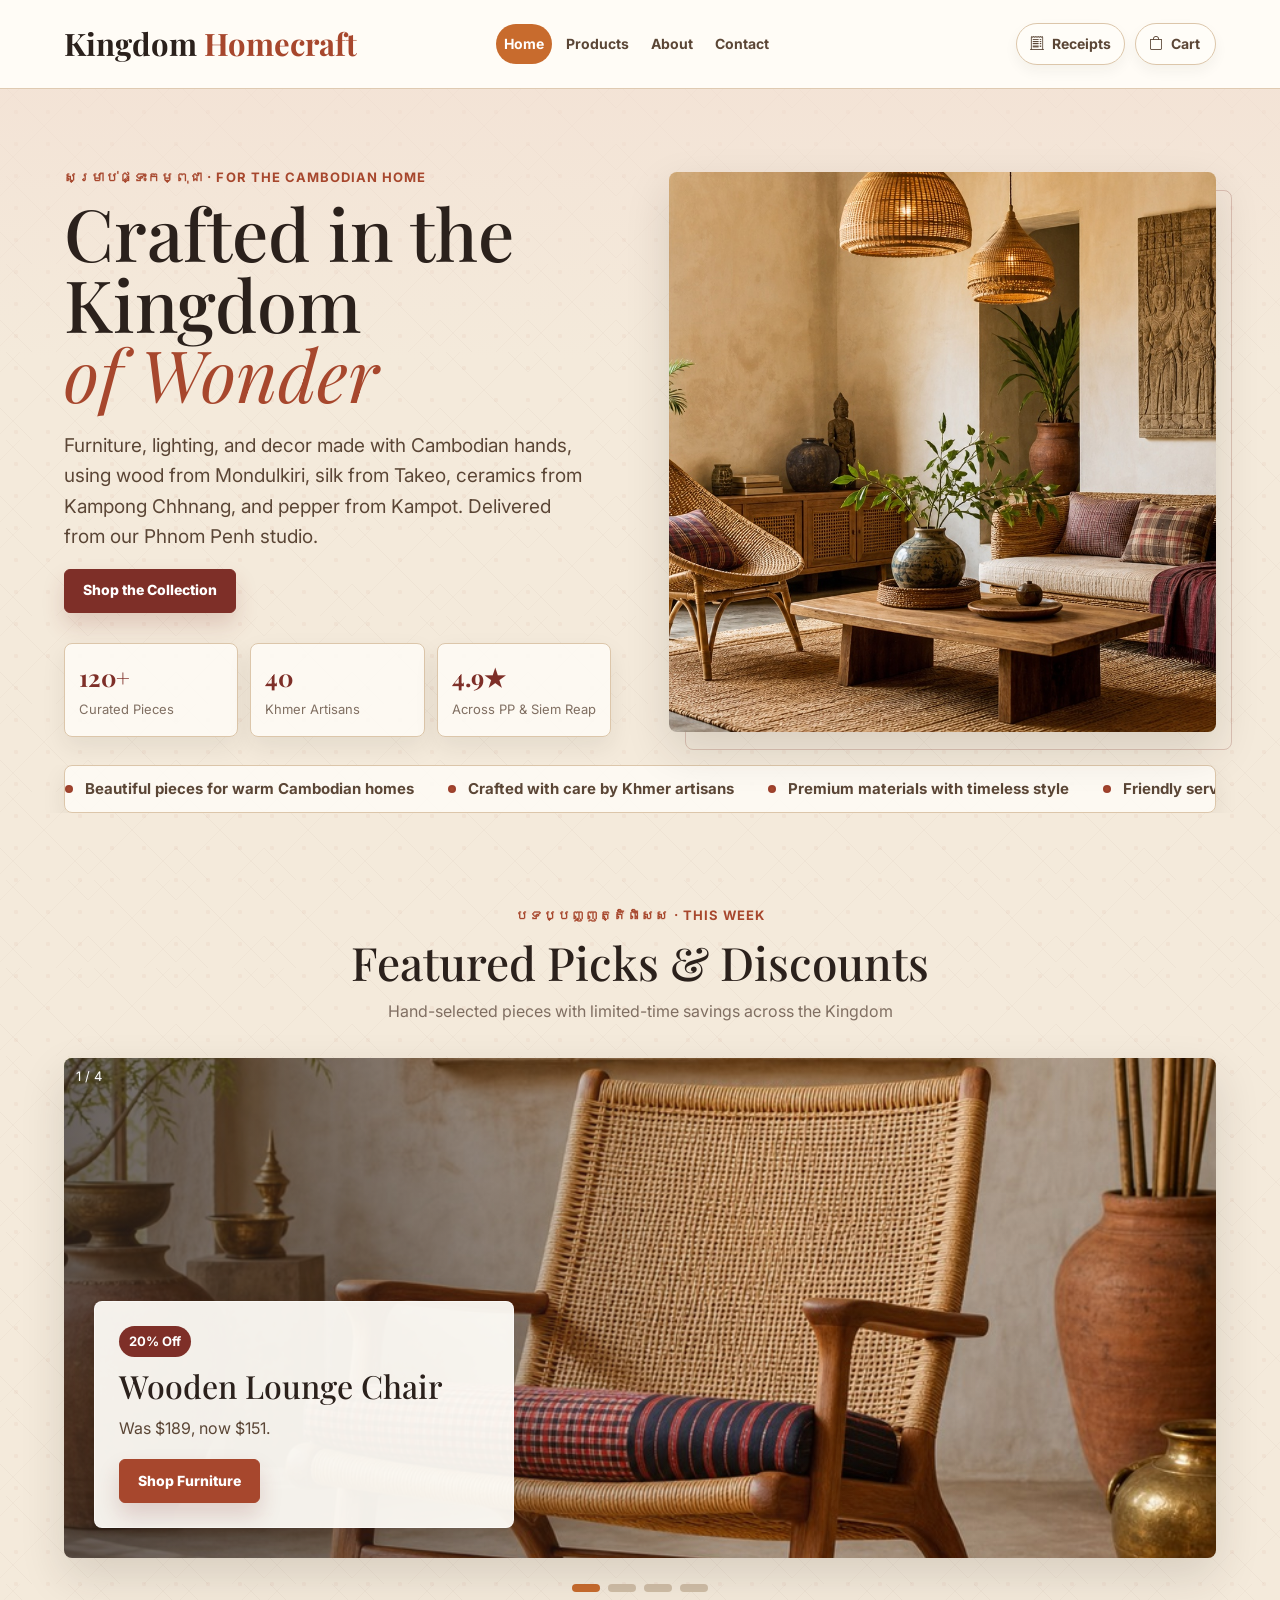
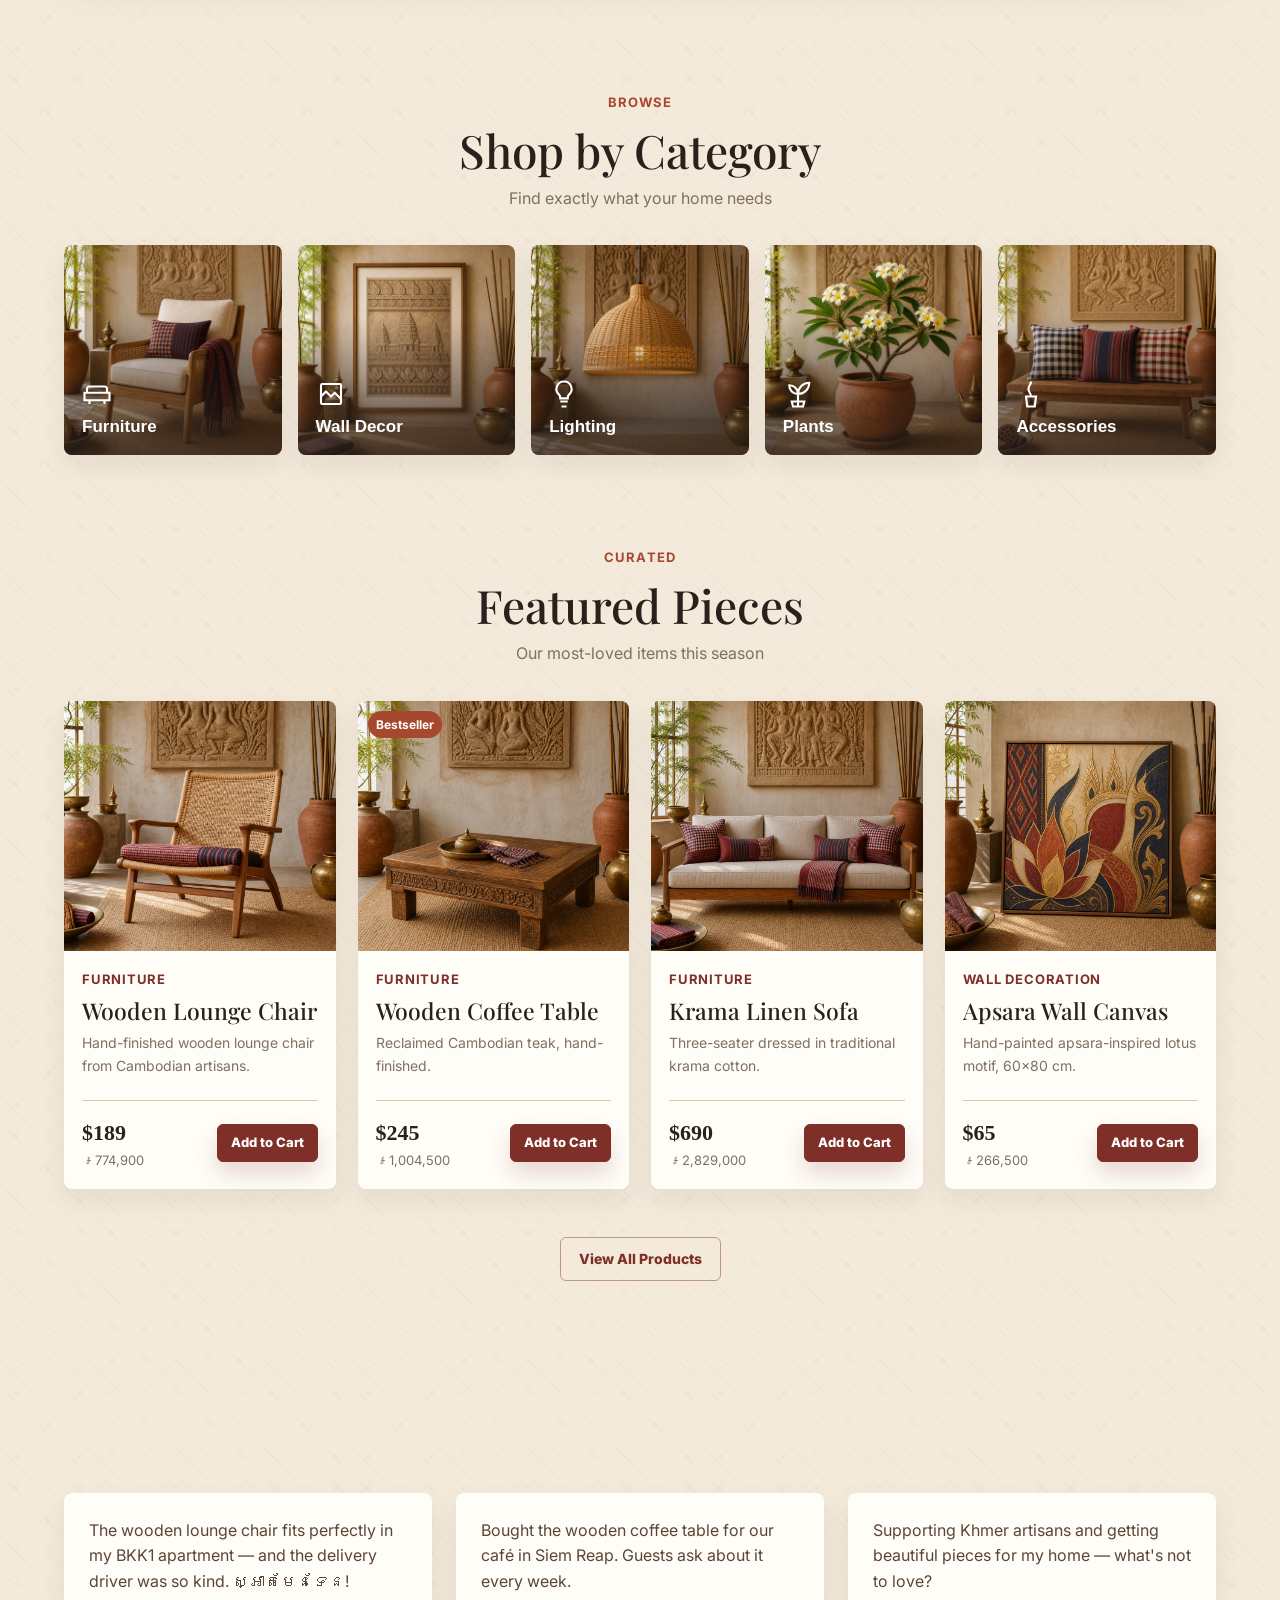
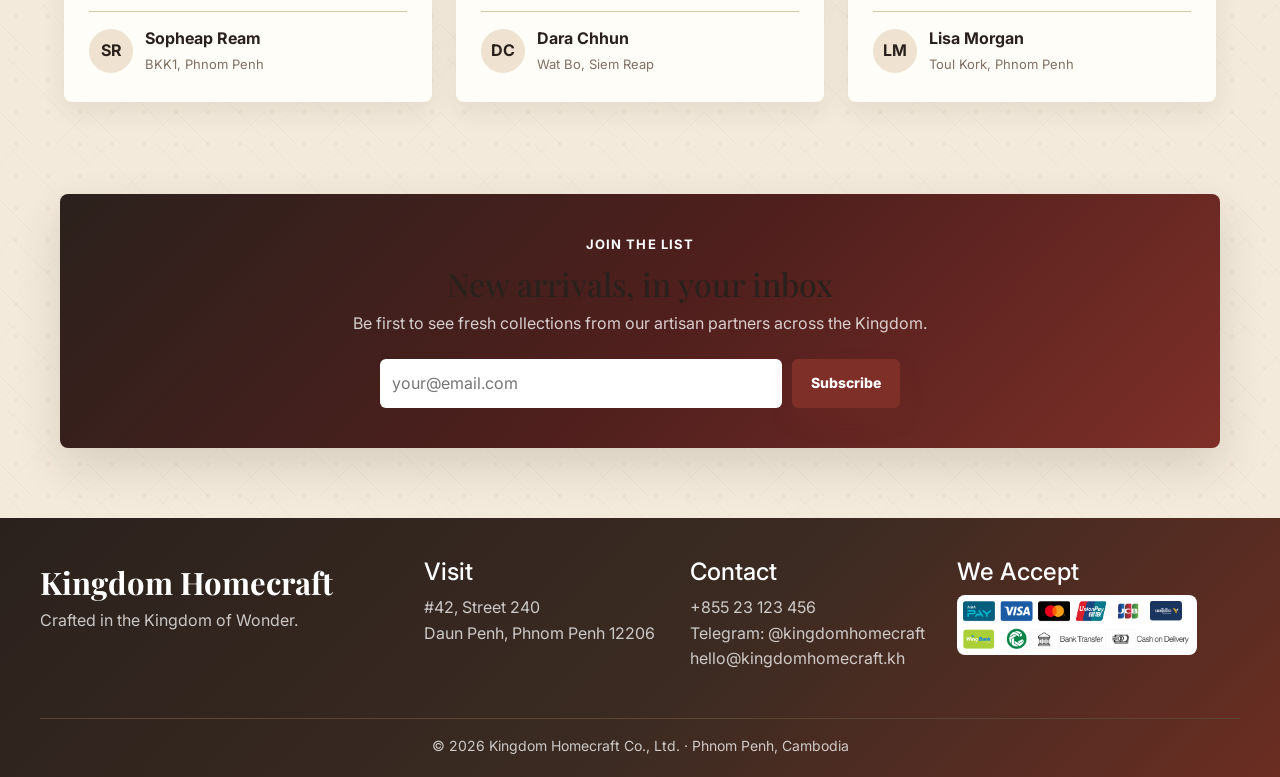
==== commit 13f216f8: "Polish UI and fix review issues - Photo category cards, quick-view hint, scroll shadow on header - P" ====
--- a/index.html
+++ b/index.html
@@ -135,10 +135,10 @@
     </div>
 
     <div class="dots">
-      <span class="dot" onclick="currentSlide(1)"></span>
-      <span class="dot" onclick="currentSlide(2)"></span>
-      <span class="dot" onclick="currentSlide(3)"></span>
-      <span class="dot" onclick="currentSlide(4)"></span>
+      <button type="button" class="dot" aria-label="Show slide 1"></button>
+      <button type="button" class="dot" aria-label="Show slide 2"></button>
+      <button type="button" class="dot" aria-label="Show slide 3"></button>
+      <button type="button" class="dot" aria-label="Show slide 4"></button>
     </div>
   </section>
 
@@ -152,22 +152,27 @@
     </div>
     <div class="categories">
       <a href="products.html?cat=Furniture" class="cat-card reveal">
+        <img class="cat-photo" src="product-photos/29-krama-reading-armchair.jpg" alt="" loading="lazy">
         <svg class="ico" viewBox="0 0 24 24"><path d="M4 11V8a2 2 0 0 1 2-2h12a2 2 0 0 1 2 2v3M2 11h20v6H2zM6 17v3M18 17v3"/></svg>
         <h3>Furniture</h3>
       </a>
       <a href="products.html?cat=Wall Decoration" class="cat-card reveal">
+        <img class="cat-photo" src="product-photos/19-angkor-relief-print.jpg" alt="" loading="lazy">
         <svg class="ico" viewBox="0 0 24 24"><rect x="4" y="4" width="16" height="16" rx="1"/><path d="M4 14l4-4 4 4 3-3 5 5"/></svg>
         <h3>Wall Decor</h3>
       </a>
       <a href="products.html?cat=Lighting" class="cat-card reveal">
+        <img class="cat-photo" src="product-photos/07-rattan-pendant-lamp.jpg" alt="" loading="lazy">
         <svg class="ico" viewBox="0 0 24 24"><path d="M9 18h6M10 22h4M12 2a6 6 0 0 1 4 10.5c-.7.7-1 1.6-1 2.5v.5H9V15c0-.9-.3-1.8-1-2.5A6 6 0 0 1 12 2z"/></svg>
         <h3>Lighting</h3>
       </a>
       <a href="products.html?cat=Plants" class="cat-card reveal">
+        <img class="cat-photo" src="product-photos/10-frangipani-plant.jpg" alt="" loading="lazy">
         <svg class="ico" viewBox="0 0 24 24"><path d="M12 22V12M12 12c0-5 4-9 9-9-0 5-4 9-9 9zM12 12c0-4-3-7-7-7 0 4 3 7 7 7zM7 18h10l-1 4H8z"/></svg>
         <h3>Plants</h3>
       </a>
       <a href="products.html?cat=Home Accessories" class="cat-card reveal">
+        <img class="cat-photo" src="product-photos/23-krama-cushion-set.jpg" alt="" loading="lazy">
         <svg class="ico" viewBox="0 0 24 24"><path d="M12 2c0 3-2 3-2 6s2 3 2 6M8 14h8l-1 8H9z"/></svg>
         <h3>Accessories</h3>
       </a>
--- a/style.css
+++ b/style.css
@@ -10,3 +10,4 @@
 @import url("css/checkout-receipts.css");
 @import url("css/overlays-footer.css");
 @import url("css/responsive.css");
+@import url("css/enhancements.css");
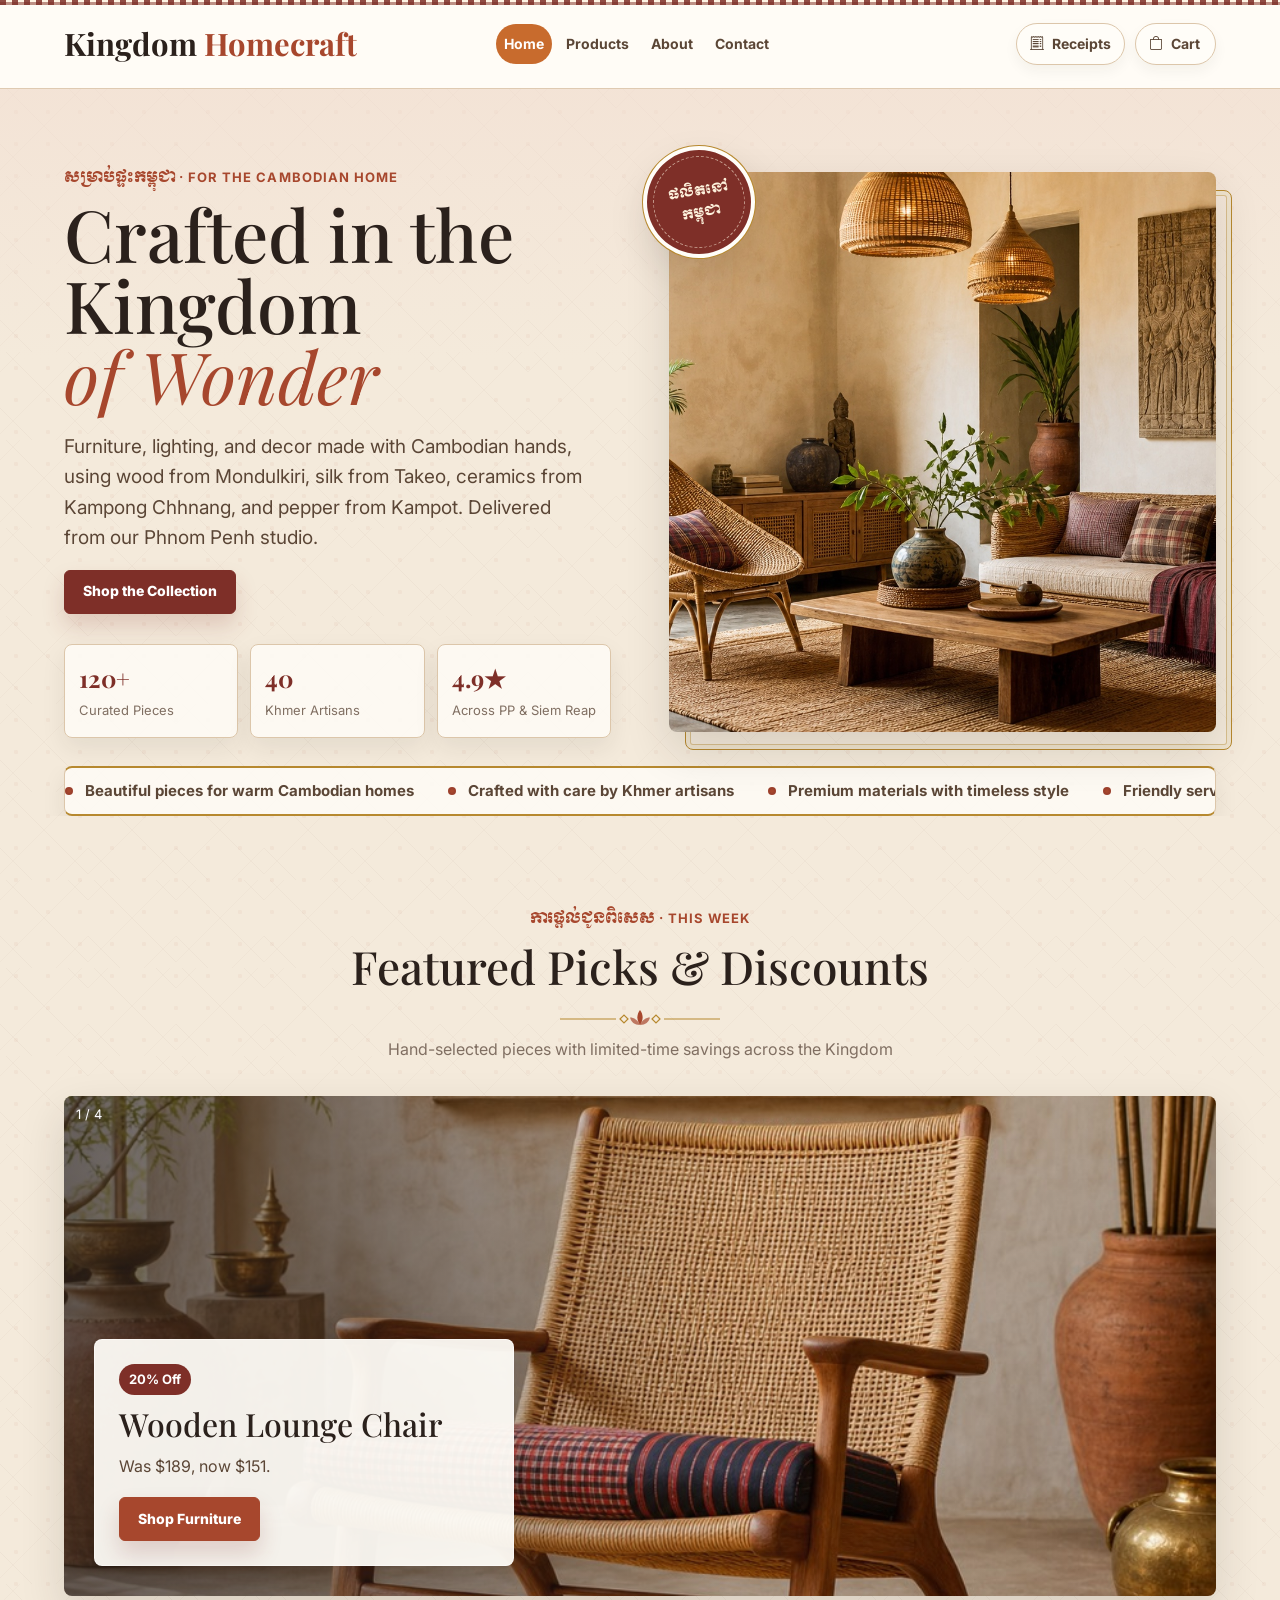
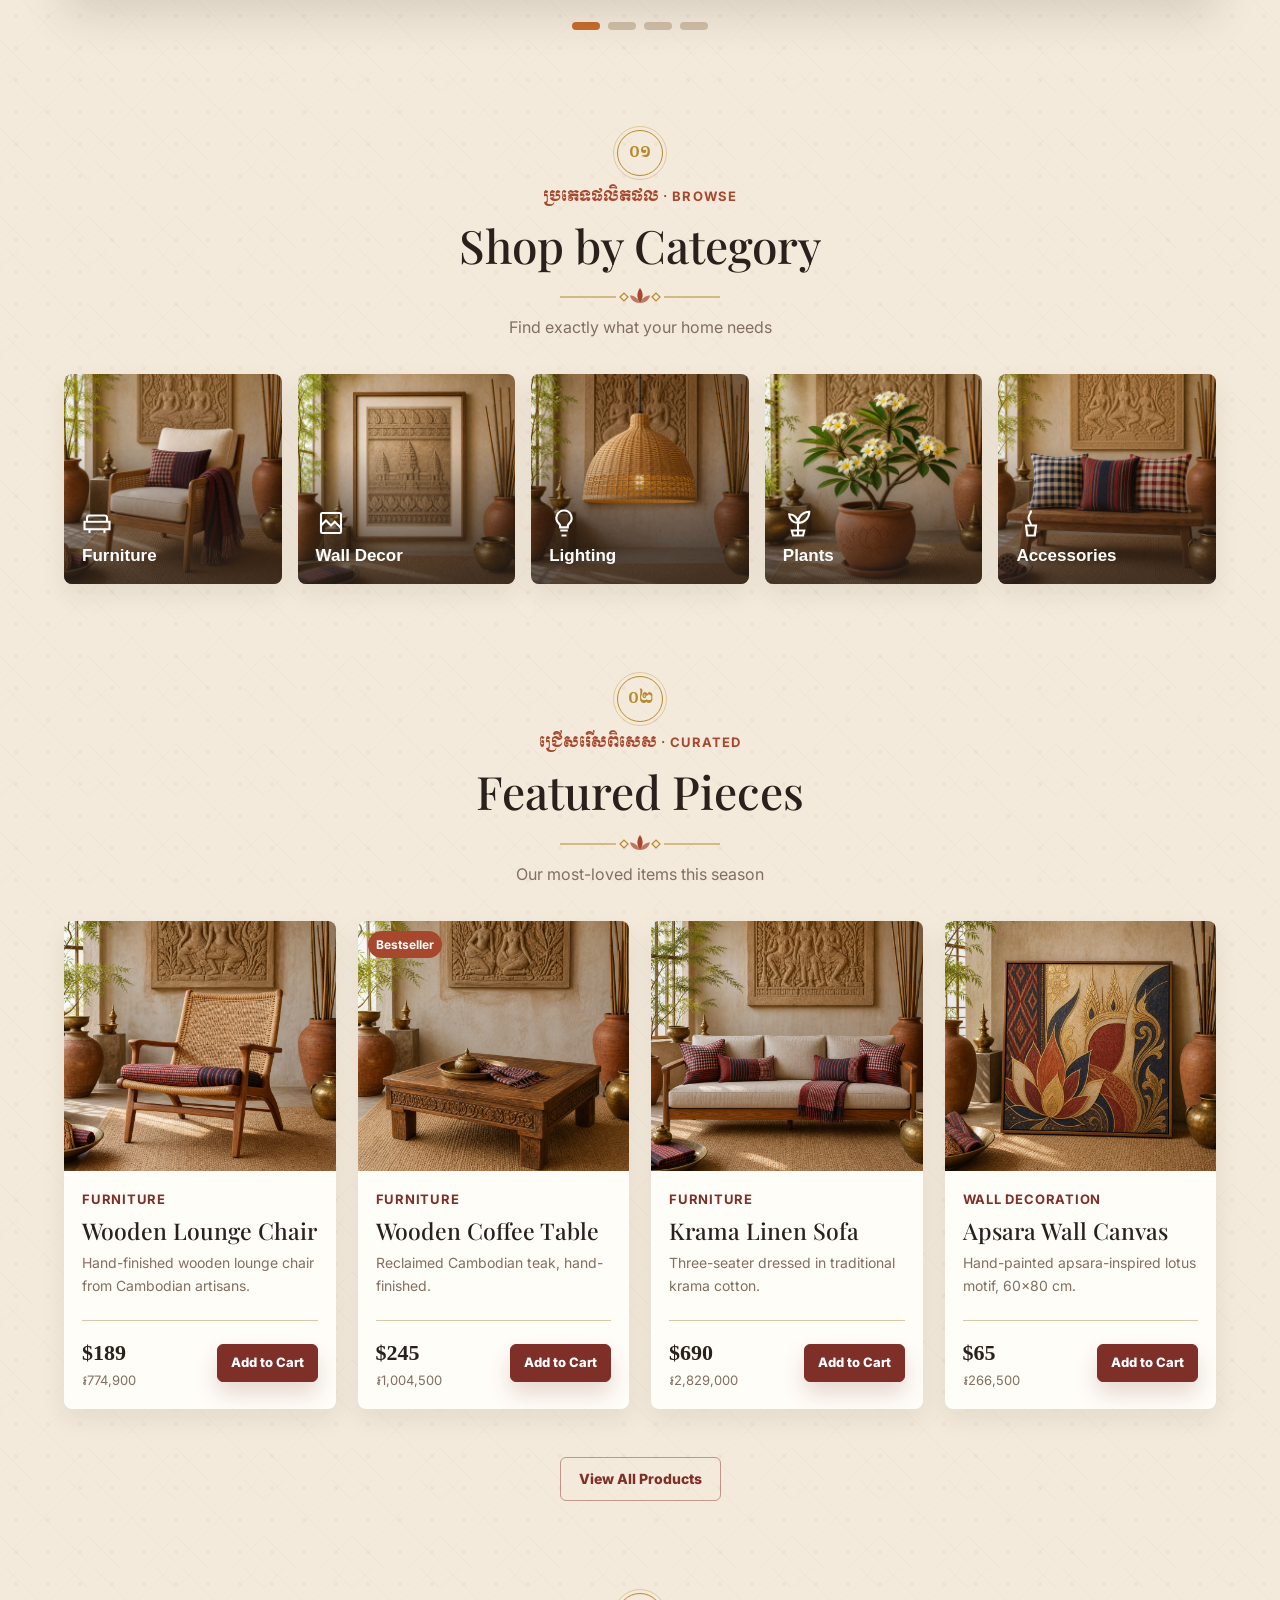
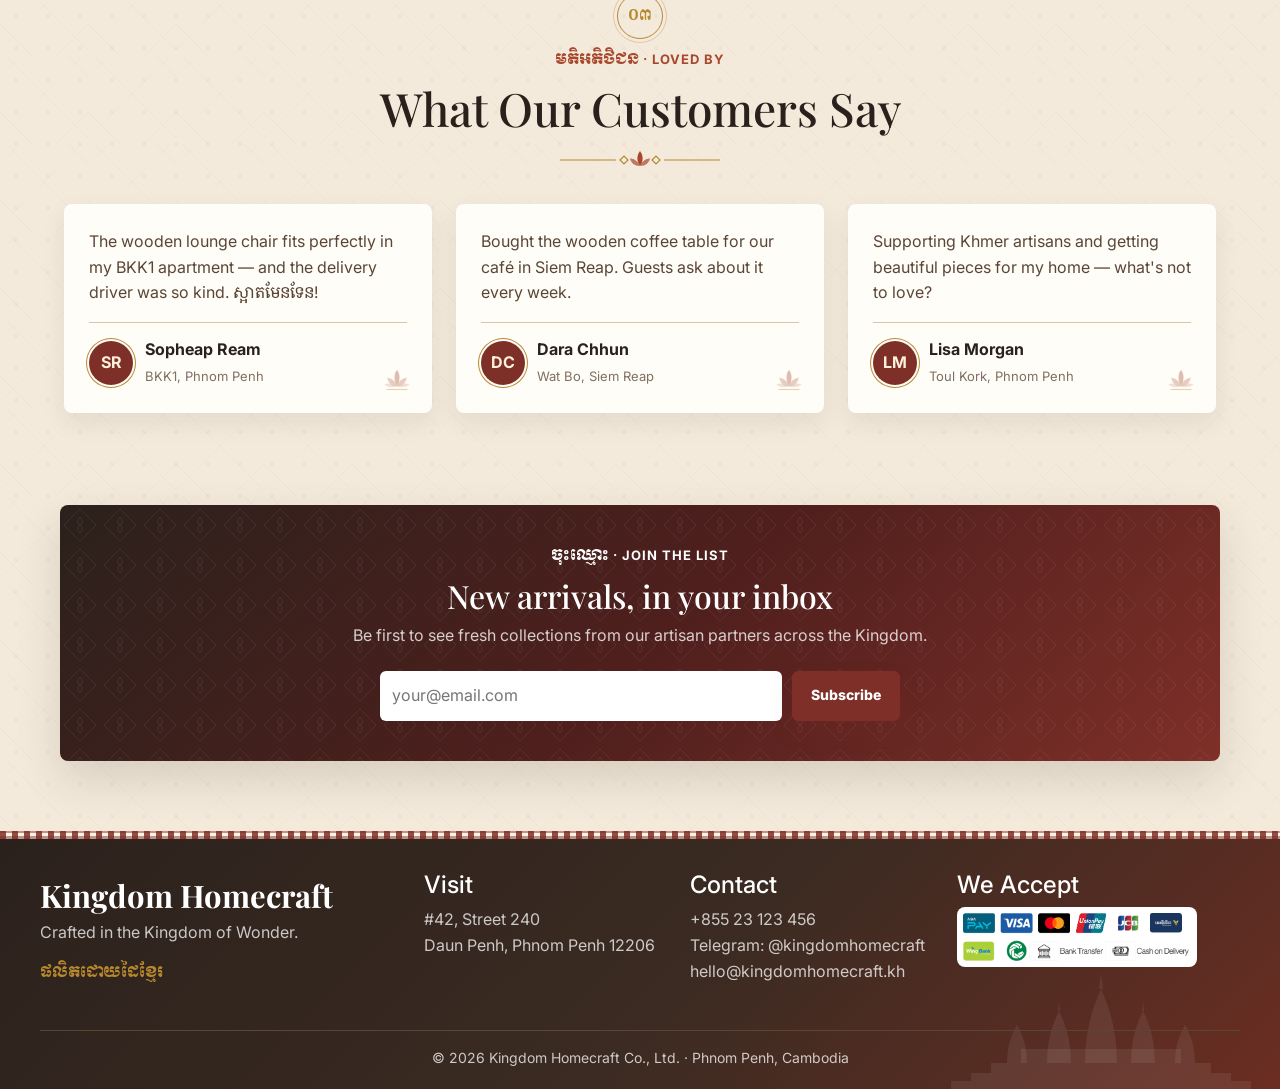
==== commit f33179f3: "Add Khmer-inspired theme - Krama checked strips on header and footer - Kbach lotus ornament under se" ====
--- a/index.html
+++ b/index.html
@@ -8,7 +8,7 @@
   <link rel="icon" href="site-photos/favicon.svg" type="image/svg+xml">
   <link rel="preconnect" href="https://fonts.googleapis.com">
   <link rel="preconnect" href="https://fonts.gstatic.com" crossorigin>
-  <link href="https://fonts.googleapis.com/css2?family=Playfair+Display:ital,wght@0,400;0,600;0,700;1,400&family=Inter:wght@400;500;600;700&family=Noto+Serif+Khmer:wght@400;600&display=swap" rel="stylesheet">
+  <link href="https://fonts.googleapis.com/css2?family=Playfair+Display:ital,wght@0,400;0,600;0,700;1,400&family=Inter:wght@400;500;600;700&family=Noto+Serif+Khmer:wght@400;600&family=Moul&display=swap" rel="stylesheet">
   <link href="https://cdn.jsdelivr.net/npm/bootstrap@5.3.3/dist/css/bootstrap.min.css" rel="stylesheet">
   <link href="https://cdn.jsdelivr.net/npm/bootstrap-icons@1.11.3/font/bootstrap-icons.css" rel="stylesheet">
   <link rel="stylesheet" href="style.css" />
@@ -44,7 +44,7 @@
   <!-- ===== Hero ===== -->
   <section class="hero">
     <div class="hero-text reveal">
-      <span class="eyebrow">សម្រាប់ផ្ទះកម្ពុជា · For the Cambodian Home</span>
+      <span class="eyebrow"><span class="km" lang="km">សម្រាប់ផ្ទះកម្ពុជា</span> · For the Cambodian Home</span>
       <h1>Crafted in the Kingdom <em>of Wonder</em></h1>
       <p>Furniture, lighting, and decor made with Cambodian hands, using wood from Mondulkiri, silk from Takeo, ceramics from Kampong Chhnang, and pepper from Kampot. Delivered from our Phnom Penh studio.</p>
       <a href="products.html" class="btn">Shop the Collection</a>
@@ -55,6 +55,7 @@
       </div>
     </div>
     <div class="hero-img reveal">
+      <span class="hero-seal" lang="km">ផលិតនៅ<br>កម្ពុជា</span>
       <img src="site-photos/home-hero-khmer.jpg" alt="Khmer-inspired living room with wooden furniture, krama textiles, and handcrafted decor" />
     </div>
   </section>
@@ -82,7 +83,7 @@
   <!-- ===== Slideshow: Featured products & discounts ===== -->
   <section class="section slideshow-section">
     <div class="section-header reveal">
-      <span class="eyebrow">បទប្បញ្ញត្តិពិសេស · This Week</span>
+      <span class="eyebrow"><span class="km" lang="km">ការផ្តល់ជូនពិសេស</span> · This Week</span>
       <h2>Featured Picks & Discounts</h2>
       <p>Hand-selected pieces with limited-time savings across the Kingdom</p>
     </div>
@@ -145,8 +146,8 @@
   <!-- ===== Categories ===== -->
   <section class="section">
     <div class="section-header reveal">
-      <span class="section-num">01</span>
-      <span class="eyebrow">Browse</span>
+      <span class="section-num" lang="km">០១</span>
+      <span class="eyebrow"><span class="km" lang="km">ប្រភេទផលិតផល</span> · Browse</span>
       <h2>Shop by Category</h2>
       <p>Find exactly what your home needs</p>
     </div>
@@ -182,8 +183,8 @@
   <!-- ===== Featured products ===== -->
   <section class="section">
     <div class="section-header reveal">
-      <span class="section-num">02</span>
-      <span class="eyebrow">Curated</span>
+      <span class="section-num" lang="km">០២</span>
+      <span class="eyebrow"><span class="km" lang="km">ជ្រើសរើសពិសេស</span> · Curated</span>
       <h2>Featured Pieces</h2>
       <p>Our most-loved items this season</p>
     </div>
@@ -269,8 +270,8 @@
   <!-- ===== Testimonials ===== -->
   <section class="section">
     <div class="section-header reveal">
-      <span class="section-num">03</span>
-      <span class="eyebrow">Loved By</span>
+      <span class="section-num" lang="km">០៣</span>
+      <span class="eyebrow"><span class="km" lang="km">មតិអតិថិជន</span> · Loved By</span>
       <h2>What Our Customers Say</h2>
     </div>
     <div class="testimonials">
@@ -300,7 +301,7 @@
 
   <!-- ===== Newsletter ===== -->
   <section class="newsletter reveal">
-    <span class="eyebrow" style="color:var(--accent);">Join the List</span>
+    <span class="eyebrow" style="color:var(--accent);"><span class="km" lang="km">ចុះឈ្មោះ</span> · Join the List</span>
     <h2>New arrivals, in your inbox</h2>
     <p>Be first to see fresh collections from our artisan partners across the Kingdom.</p>
     <form id="newsletter-form">
@@ -315,6 +316,7 @@
       <div>
         <div class="logo">Kingdom<span> Homecraft</span></div>
         <p class="foot-tag">Crafted in the Kingdom of Wonder.</p>
+        <p class="foot-km" lang="km">ផលិតដោយដៃខ្មែរ</p>
       </div>
       <div class="foot-col">
         <h4>Visit</h4>
--- a/style.css
+++ b/style.css
@@ -11,3 +11,4 @@
 @import url("css/overlays-footer.css");
 @import url("css/responsive.css");
 @import url("css/enhancements.css");
+@import url("css/khmer-theme.css");
